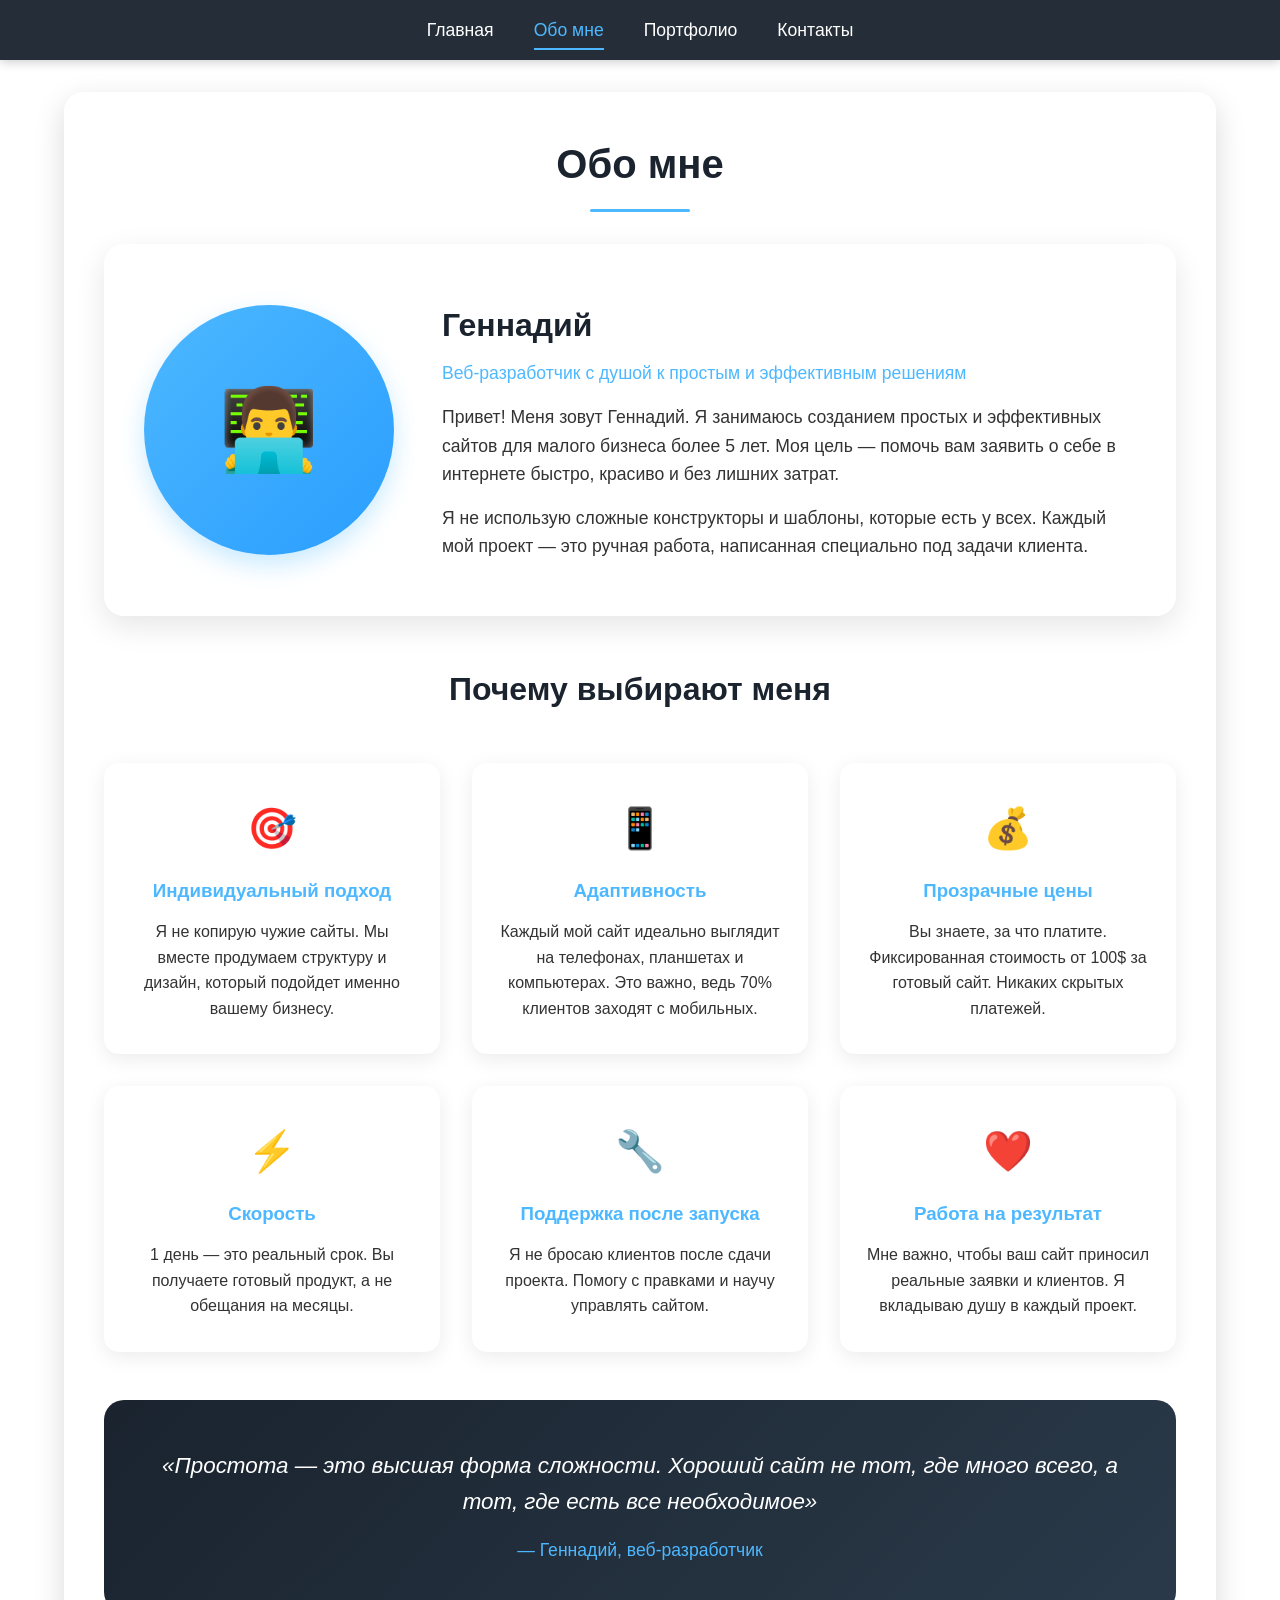
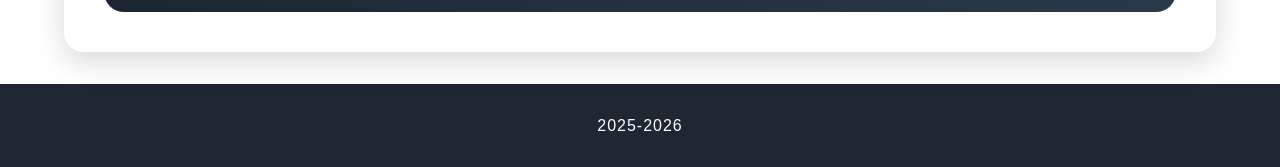
==== about.html @ feac88f4 "first commit" ====
<!DOCTYPE html>
<html lang="ru">
<head>
    <meta charset="UTF-8">
    <meta name="viewport" content="width=device-width, initial-scale=1.0, maximum-scale=1.0, user-scalable=yes">
    <title>Обо мне - Создание сайтов</title>
    <link rel="stylesheet" href="css/style.css">
    <link rel="icon" type="image/x-icon" href="images/favicon.ico">
    <link rel="shortcut icon" href="images/favicon.ico" type="image/x-icon">
</head>
<body>
    <div class="page-background" style="background-image: url('images/bg-about.jpg');"></div>

    <header>
        <nav class="main-nav">
            <ul>
                <li><a href="index.html">Главная</a></li>
                <li><a href="about.html" class="active">Обо мне</a></li>
                <li><a href="portfolio.html">Портфолио</a></li>
                <li><a href="contacts.html">Контакты</a></li>
            </ul>
        </nav>
    </header>

    <main>
        <div class="content-wrapper">
            <h1>Обо мне</h1>
            
            <div class="about-card">
                <div class="about-photo">
                    <!-- Здесь можно вставить ваше фото, пока заглушка -->
                    <div class="photo-placeholder">👨‍💻</div>
                </div>
                <div class="about-text">
                    <h2>Геннадий</h2>
                    <p class="about-subtitle">Веб-разработчик с душой к простым и эффективным решениям</p>
                    
                    <p>Привет! Меня зовут Геннадий. Я занимаюсь созданием простых и эффективных сайтов для малого бизнеса более 5 лет. Моя цель — помочь вам заявить о себе в интернете быстро, красиво и без лишних затрат.</p>
                    
                    <p>Я не использую сложные конструкторы и шаблоны, которые есть у всех. Каждый мой проект — это ручная работа, написанная специально под задачи клиента.</p>
                </div>
            </div>

            <h2>Почему выбирают меня</h2>
            <div class="features-grid">
                <div class="feature-block">
                    <span class="feature-icon">🎯</span>
                    <h3>Индивидуальный подход</h3>
                    <p>Я не копирую чужие сайты. Мы вместе продумаем структуру и дизайн, который подойдет именно вашему бизнесу.</p>
                </div>
                
                <div class="feature-block">
                    <span class="feature-icon">📱</span>
                    <h3>Адаптивность</h3>
                    <p>Каждый мой сайт идеально выглядит на телефонах, планшетах и компьютерах. Это важно, ведь 70% клиентов заходят с мобильных.</p>
                </div>
                
                <div class="feature-block">
                    <span class="feature-icon">💰</span>
                    <h3>Прозрачные цены</h3>
                    <p>Вы знаете, за что платите. Фиксированная стоимость от 100$ за готовый сайт. Никаких скрытых платежей.</p>
                </div>
                
                <div class="feature-block">
                    <span class="feature-icon">⚡</span>
                    <h3>Скорость</h3>
                    <p>1 день — это реальный срок. Вы получаете готовый продукт, а не обещания на месяцы.</p>
                </div>
                
                <div class="feature-block">
                    <span class="feature-icon">🔧</span>
                    <h3>Поддержка после запуска</h3>
                    <p>Я не бросаю клиентов после сдачи проекта. Помогу с правками и научу управлять сайтом.</p>
                </div>
                
                <div class="feature-block">
                    <span class="feature-icon">❤️</span>
                    <h3>Работа на результат</h3>
                    <p>Мне важно, чтобы ваш сайт приносил реальные заявки и клиентов. Я вкладываю душу в каждый проект.</p>
                </div>
            </div>

            <div class="quote-block">
                <p>«Простота — это высшая форма сложности. Хороший сайт не тот, где много всего, а тот, где есть все необходимое»</p>
                <span>— Геннадий, веб-разработчик</span>
            </div>
        </div>
    </main>

    <footer>
        <p id="copyright">2025-2026</p>
    </footer>

    <script src="js/script.js"></script>
</body>
</html>
---- css/style.css ----
/* Общие сбросы и базовые стили */
* {
    margin: 0;
    padding: 0;
    box-sizing: border-box;
}

body {
    font-family: 'Segoe UI', Tahoma, Geneva, Verdana, sans-serif;
    line-height: 1.6;
    color: #333;
    min-height: 100vh;
    display: flex;
    flex-direction: column;
    position: relative;
}

/* Фоновое изображение */
.page-background {
    position: fixed;
    top: 0;
    left: 0;
    width: 100%;
    height: 100%;
    background-size: cover;
    background-position: center;
    background-repeat: no-repeat;
    opacity: 0.12;
    z-index: -1;
}

/* Шапка */
header {
    background-color: rgba(26, 35, 46, 0.95);
    color: white;
    padding: 1rem;
    box-shadow: 0 2px 10px rgba(0,0,0,0.2);
    position: sticky;
    top: 0;
    z-index: 100;
}

.main-nav ul {
    list-style: none;
    display: flex;
    justify-content: center;
    flex-wrap: wrap;
    gap: 2.5rem;
}

.main-nav a {
    color: white;
    text-decoration: none;
    font-weight: 500;
    padding: 0.5rem 0;
    transition: all 0.3s;
    border-bottom: 2px solid transparent;
    font-size: 1.1rem;
}

.main-nav a:hover, .main-nav a.active {
    color: #4db8ff;
    border-bottom-color: #4db8ff;
}

/* Основной контент */
main {
    flex: 1;
    width: 90%;
    max-width: 1300px;
    margin: 2rem auto;
    background-color: rgba(255, 255, 255, 0.92);
    padding: 2.5rem;
    border-radius: 20px;
    box-shadow: 0 10px 30px rgba(0,0,0,0.15);
    backdrop-filter: blur(5px);
}

.content-wrapper {
    max-width: 1200px;
    margin: 0 auto;
}

/* Заголовки */
h1, h2, h3 {
    text-align: center;
    margin-bottom: 1.5rem;
    color: #1a232e;
}

h1 {
    font-size: 2.5rem;
    position: relative;
    padding-bottom: 1rem;
}

h1::after {
    content: '';
    position: absolute;
    bottom: 0;
    left: 50%;
    transform: translateX(-50%);
    width: 100px;
    height: 3px;
    background: #4db8ff;
    border-radius: 2px;
}

h2 {
    font-size: 2rem;
    margin-top: 1rem;
}

/* Главная страница */
.advantages {
    display: flex;
    flex-wrap: wrap;
    gap: 2rem;
    margin: 3rem 0;
    justify-content: center;
}

.advantage-item {
    flex: 1 1 280px;
    background: white;
    padding: 2rem 1.5rem;
    border-radius: 15px;
    box-shadow: 0 10px 25px rgba(0,0,0,0.1);
    text-align: center;
    transition: transform 0.3s;
    border: 1px solid rgba(77, 184, 255, 0.2);
}

.advantage-item:hover {
    transform: translateY(-5px);
    border-color: #4db8ff;
}

.advantage-item h3 {
    color: #4db8ff;
    margin-bottom: 1rem;
    font-size: 1.5rem;
}

.main-description {
    text-align: center;
    max-width: 800px;
    margin: 2rem auto 0;
    padding: 2rem;
    background: linear-gradient(135deg, #f8faff, #ffffff);
    border-radius: 15px;
    box-shadow: 0 5px 15px rgba(0,0,0,0.05);
}

/* Кнопка */
.cta-button {
    display: inline-block;
    background: #4db8ff;
    color: white;
    text-decoration: none;
    padding: 1rem 2.5rem;
    border-radius: 50px;
    font-weight: bold;
    margin-top: 1.5rem;
    transition: all 0.3s;
    box-shadow: 0 4px 15px rgba(77, 184, 255, 0.3);
}

.cta-button:hover {
    background: #2a9eff;
    transform: scale(1.05);
    box-shadow: 0 6px 20px rgba(77, 184, 255, 0.4);
}

/* Страница Обо мне */
.about-card {
    display: flex;
    gap: 3rem;
    align-items: center;
    background: white;
    padding: 2.5rem;
    border-radius: 20px;
    margin: 2rem 0 3rem;
    box-shadow: 0 10px 30px rgba(0,0,0,0.1);
}

.about-photo {
    flex: 0 0 250px;
}

.photo-placeholder {
    width: 250px;
    height: 250px;
    background: linear-gradient(135deg, #4db8ff, #2a9eff);
    border-radius: 50%;
    display: flex;
    align-items: center;
    justify-content: center;
    font-size: 5rem;
    color: white;
    box-shadow: 0 10px 25px rgba(77, 184, 255, 0.3);
}

.about-text {
    flex: 1;
}

.about-text h2 {
    text-align: left;
    margin-bottom: 0.5rem;
}

.about-subtitle {
    color: #4db8ff;
    font-size: 1.2rem;
    margin-bottom: 1.5rem;
    font-weight: 500;
}

.about-text p {
    margin-bottom: 1rem;
    font-size: 1.1rem;
}

.features-grid {
    display: grid;
    grid-template-columns: repeat(auto-fit, minmax(300px, 1fr));
    gap: 2rem;
    margin: 3rem 0;
}

.feature-block {
    background: white;
    padding: 2rem 1.5rem;
    border-radius: 15px;
    text-align: center;
    box-shadow: 0 5px 20px rgba(0,0,0,0.08);
    transition: all 0.3s;
    border: 1px solid transparent;
}

.feature-block:hover {
    border-color: #4db8ff;
    transform: translateY(-3px);
}

.feature-icon {
    font-size: 2.5rem;
    display: block;
    margin-bottom: 1rem;
}

.feature-block h3 {
    color: #4db8ff;
    margin-bottom: 0.8rem;
}

.quote-block {
    background: linear-gradient(135deg, #1a232e, #2a3a4a);
    color: white;
    padding: 3rem;
    border-radius: 20px;
    text-align: center;
    margin-top: 3rem;
}

.quote-block p {
    font-size: 1.4rem;
    font-style: italic;
    margin-bottom: 1rem;
}

.quote-block span {
    color: #4db8ff;
    font-size: 1.1rem;
}

/* Страница Портфолио */
.portfolio-intro {
    text-align: center;
    font-size: 1.2rem;
    max-width: 700px;
    margin: 0 auto 3rem;
    color: #555;
}

.portfolio-grid {
    display: grid;
    grid-template-columns: repeat(auto-fit, minmax(350px, 1fr));
    gap: 2.5rem;
    margin: 2rem 0;
}

.portfolio-item {
    background: white;
    border-radius: 20px;
    overflow: hidden;
    box-shadow: 0 10px 30px rgba(0,0,0,0.1);
    transition: all 0.3s;
    border: 1px solid #eee;
}

.portfolio-item:hover {
    transform: translateY(-8px);
    box-shadow: 0 20px 40px rgba(0,0,0,0.15);
    border-color: #4db8ff;
}

.portfolio-image {
    position: relative;
    height: 220px;
    overflow: hidden;
}

.portfolio-image img {
    width: 100%;
    height: 100%;
    object-fit: cover;
    transition: transform 0.5s;
}

.portfolio-item:hover .portfolio-image img {
    transform: scale(1.1);
}

.portfolio-overlay {
    position: absolute;
    top: 1rem;
    right: 1rem;
    background: #4db8ff;
    color: white;
    padding: 0.5rem 1rem;
    border-radius: 25px;
    font-size: 0.85rem;
    font-weight: bold;
}

.portfolio-info {
    padding: 1.8rem;
}

.portfolio-info h3 {
    text-align: left;
    margin-bottom: 0.5rem;
    color: #1a232e;
    font-size: 1.3rem;
}

.portfolio-category {
    color: #4db8ff;
    font-weight: 500;
    margin-bottom: 1rem;
    font-size: 0.95rem;
}

.portfolio-info p {
    color: #555;
    margin-bottom: 1.2rem;
    line-height: 1.5;
}

.portfolio-tags {
    display: flex;
    flex-wrap: wrap;
    gap: 0.5rem;
}

.portfolio-tags span {
    background: #f0f7ff;
    color: #4db8ff;
    padding: 0.3rem 0.8rem;
    border-radius: 20px;
    font-size: 0.85rem;
}

.portfolio-cta {
    text-align: center;
    margin-top: 4rem;
    padding: 3rem;
    background: linear-gradient(135deg, #f8faff, #ffffff);
    border-radius: 20px;
}

/* Страница Контакты */
.contacts-container {
    display: grid;
    grid-template-columns: 1fr 1fr;
    gap: 2.5rem;
    margin: 2rem 0;
}

.contact-card {
    background: white;
    border-radius: 20px;
    padding: 2.5rem;
    box-shadow: 0 10px 30px rgba(0,0,0,0.1);
}

.contact-person {
    text-align: center;
    margin-bottom: 2rem;
    padding-bottom: 2rem;
    border-bottom: 2px solid #f0f0f0;
}

.person-avatar {
    width: 120px;
    height: 120px;
    background: linear-gradient(135deg, #4db8ff, #2a9eff);
    border-radius: 50%;
    display: flex;
    align-items: center;
    justify-content: center;
    font-size: 3rem;
    color: white;
    margin: 0 auto 1rem;
    box-shadow: 0 10px 25px rgba(77, 184, 255, 0.3);
}

.person-title {
    color: #777;
    font-size: 1.1rem;
}

.contact-methods {
    margin: 2rem 0;
}

.contact-method {
    display: flex;
    align-items: flex-start;
    gap: 1.2rem;
    padding: 1rem 0;
    border-bottom: 1px solid #f0f0f0;
}

.contact-method:last-child {
    border-bottom: none;
}

.method-icon {
    font-size: 1.8rem;
    min-width: 40px;
    text-align: center;
}

.method-info {
    flex: 1;
    display: flex;
    flex-direction: column;
}

.method-label {
    font-weight: bold;
    color: #4db8ff;
    margin-bottom: 0.3rem;
}

.method-link {
    color: #333;
    text-decoration: none;
    font-size: 1.2rem;
    margin-bottom: 0.2rem;
    transition: color 0.3s;
}

.method-link:hover {
    color: #4db8ff;
}

.method-note {
    font-size: 0.85rem;
    color: #999;
}

.telegram-icon {
    color: #0088cc;
}

.contact-social {
    text-align: center;
    margin-top: 2rem;
    padding-top: 2rem;
    border-top: 2px solid #f0f0f0;
}

.social-icons {
    display: flex;
    justify-content: center;
    gap: 1.2rem;
    margin-top: 1rem;
}

.social-icon {
    width: 45px;
    height: 45px;
    border-radius: 50%;
    display: flex;
    align-items: center;
    justify-content: center;
    font-size: 1.5rem;
    text-decoration: none;
    color: white;
    transition: transform 0.3s;
}

.social-icon.telegram { background: #0088cc; }
.social-icon.viber { background: #665cac; }
.social-icon.whatsapp { background: #25D366; }
.social-icon.instagram { background: #E4405F; }

.social-icon:hover {
    transform: scale(1.1);
}

/* Форма */
.contact-form {
    background: white;
    border-radius: 20px;
    padding: 2.5rem;
    box-shadow: 0 10px 30px rgba(0,0,0,0.1);
}

.contact-form h3 {
    margin-bottom: 2rem;
}

.form-group {
    margin-bottom: 1.2rem;
}

.form-group input,
.form-group textarea {
    width: 100%;
    padding: 1rem;
    border: 2px solid #eee;
    border-radius: 12px;
    font-family: inherit;
    font-size: 1rem;
    transition: border-color 0.3s;
}

.form-group input:focus,
.form-group textarea:focus {
    outline: none;
    border-color: #4db8ff;
}

.submit-btn {
    width: 100%;
    padding: 1rem;
    background: #4db8ff;
    color: white;
    border: none;
    border-radius: 12px;
    font-size: 1.1rem;
    font-weight: bold;
    cursor: pointer;
    transition: all 0.3s;
}

.submit-btn:hover {
    background: #2a9eff;
    transform: scale(1.02);
}

.form-note {
    text-align: center;
    margin-top: 1rem;
    color: #777;
    font-size: 0.9rem;
}

.contact-note {
    margin-top: 2rem;
    padding: 1.5rem;
    background: #f0f7ff;
    border-radius: 15px;
    text-align: center;
    color: #555;
}

.contact-note p {
    margin: 0.5rem 0;
}

/* Подвал */
footer {
    background-color: rgba(26, 35, 46, 0.98);
    color: white;
    text-align: center;
    padding: 1.8rem;
    margin-top: auto;
}

#copyright {
    font-size: 1rem;
    letter-spacing: 1px;
}

/* Адаптация для телефонов */
@media (max-width: 992px) {
    .about-card {
        flex-direction: column;
        text-align: center;
    }
    
    .about-text h2 {
        text-align: center;
    }
    
    .contacts-container {
        grid-template-columns: 1fr;
    }
}

@media (max-width: 768px) {
    .main-nav ul {
        flex-direction: column;
        gap: 0.8rem;
        text-align: center;
    }
    
    h1 {
        font-size: 2rem;
    }
    
    h2 {
        font-size: 1.6rem;
    }
    
    main {
        width: 95%;
        padding: 1.5rem;
    }
    
    .portfolio-grid {
        grid-template-columns: 1fr;
    }
    
    .feature-block {
        padding: 1.5rem;
    }
    
    .contact-method {
        flex-direction: column;
        align-items: center;
        text-align: center;
        gap: 0.5rem;
    }
    
    .method-info {
        align-items: center;
    }
}

@media (max-width: 480px) {
    h1 {
        font-size: 1.8rem;
    }
    
    .advantage-item {
        flex-basis: 100%;
    }
    
    .photo-placeholder {
        width: 180px;
        height: 180px;
        font-size: 3.5rem;
    }
    
    .contact-card,
    .contact-form {
        padding: 1.5rem;
    }
    
    .quote-block {
        padding: 2rem 1rem;
    }
    
    .quote-block p {
        font-size: 1.1rem;
    }
}

/* Дополнительные стили для SVG иконок */
.method-icon {
    display: flex;
    align-items: center;
    justify-content: center;
    width: 48px;
    height: 48px;
    border-radius: 50%;
    background: rgba(77, 184, 255, 0.1);
    transition: all 0.3s;
}

.contact-method:hover .method-icon {
    transform: scale(1.1);
    background: rgba(77, 184, 255, 0.2);
}

.method-icon svg {
    width: 28px;
    height: 28px;
}

/* Специальные цвета для иконок при наведении */
.contact-method:nth-child(1):hover .method-icon svg path {
    fill: #2a9eff;
}

.contact-method:nth-child(2):hover .method-icon svg path {
    fill: #006699;
}

.social-icon {
    display: flex;
    align-items: center;
    justify-content: center;
    width: 48px;
    height: 48px;
    border-radius: 50%;
    transition: all 0.3s;
}

.social-icon:hover {
    transform: translateY(-3px);
    box-shadow: 0 5px 15px rgba(0,0,0,0.2);
}

.social-icon svg {
    width: 28px;
    height: 28px;
}

/* Анимация для кнопки отправки */
.submit-btn {
    display: flex;
    align-items: center;
    justify-content: center;
    gap: 8px;
}

.submit-btn svg {
    transition: transform 0.3s;
}

.submit-btn:hover svg {
    transform: translateX(5px);
}

/* Адаптация для мобильных */
@media (max-width: 768px) {
    .method-icon {
        width: 40px;
        height: 40px;
    }
    
    .method-icon svg {
        width: 22px;
        height: 22px;
    }
    
    .social-icon {
        width: 42px;
        height: 42px;
    }
    
    .social-icon svg {
        width: 22px;
        height: 22px;
    }
}
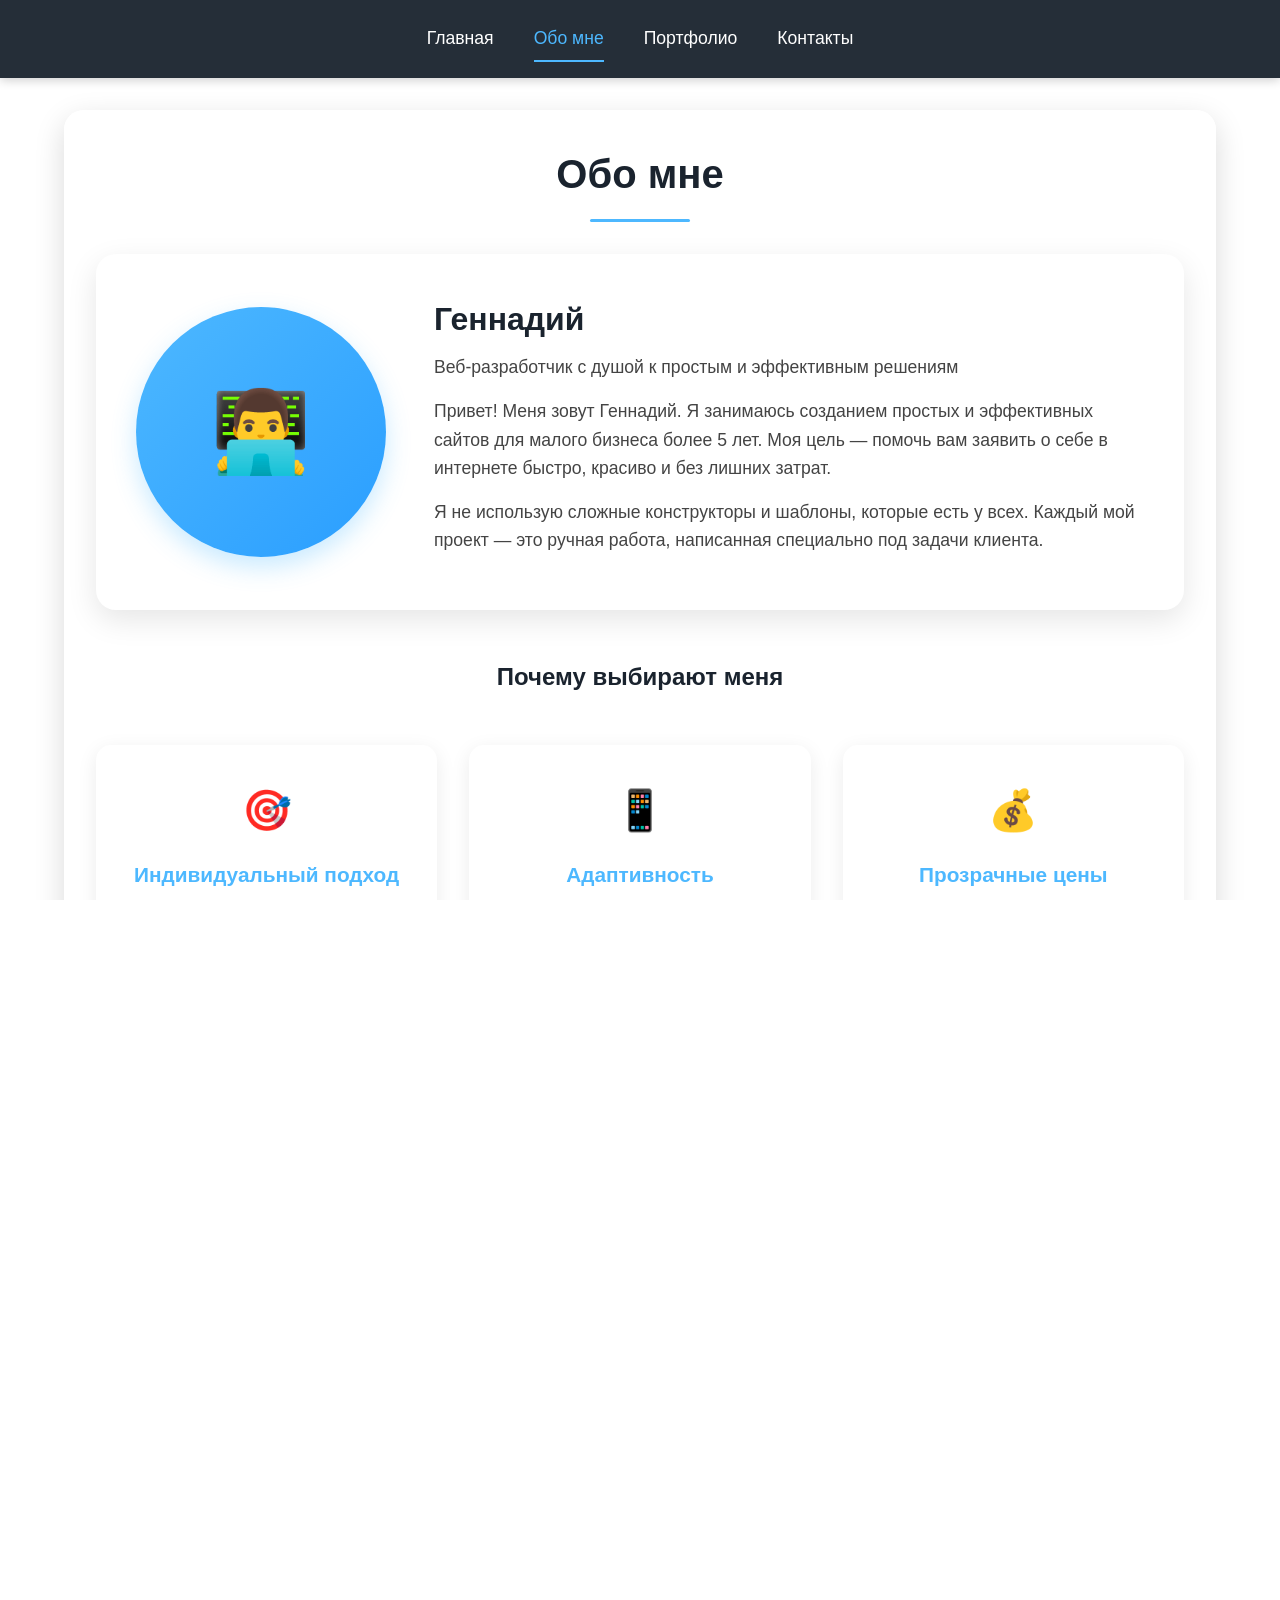
==== commit 60f03fad: "2" ====
--- a/about.html
+++ b/about.html
@@ -3,7 +3,7 @@
 <head>
     <meta charset="UTF-8">
     <meta name="viewport" content="width=device-width, initial-scale=1.0, maximum-scale=1.0, user-scalable=yes">
-    <title>Обо мне - Создание сайтов</title>
+    <title>Заказать разработку сайта | Обо мне</title>
     <link rel="stylesheet" href="css/style.css">
     <link rel="icon" type="image/x-icon" href="images/favicon.ico">
     <link rel="shortcut icon" href="images/favicon.ico" type="image/x-icon">
--- a/css/style.css
+++ b/css/style.css
@@ -5,6 +5,11 @@
     box-sizing: border-box;
 }
 
+html, body {
+    height: 100%;
+    overflow-x: hidden; /* Запрещаем горизонтальный скролл */
+}
+
 body {
     font-family: 'Segoe UI', Tahoma, Geneva, Verdana, sans-serif;
     line-height: 1.6;
@@ -13,6 +18,8 @@
     display: flex;
     flex-direction: column;
     position: relative;
+    width: 100%;
+    max-width: 100vw;
 }
 
 /* Фоновое изображение */
@@ -27,6 +34,7 @@
     background-repeat: no-repeat;
     opacity: 0.12;
     z-index: -1;
+    pointer-events: none;
 }
 
 /* Шапка */
@@ -38,6 +46,7 @@
     position: sticky;
     top: 0;
     z-index: 100;
+    width: 100%;
 }
 
 .main-nav ul {
@@ -46,6 +55,8 @@
     justify-content: center;
     flex-wrap: wrap;
     gap: 2.5rem;
+    margin: 0;
+    padding: 0;
 }
 
 .main-nav a {
@@ -56,6 +67,7 @@
     transition: all 0.3s;
     border-bottom: 2px solid transparent;
     font-size: 1.1rem;
+    display: inline-block;
 }
 
 .main-nav a:hover, .main-nav a.active {
@@ -65,12 +77,12 @@
 
 /* Основной контент */
 main {
-    flex: 1;
+    flex: 1 0 auto;
     width: 90%;
     max-width: 1300px;
     margin: 2rem auto;
     background-color: rgba(255, 255, 255, 0.92);
-    padding: 2.5rem;
+    padding: 2rem;
     border-radius: 20px;
     box-shadow: 0 10px 30px rgba(0,0,0,0.15);
     backdrop-filter: blur(5px);
@@ -79,6 +91,7 @@
 .content-wrapper {
     max-width: 1200px;
     margin: 0 auto;
+    width: 100%;
 }
 
 /* Заголовки */
@@ -86,6 +99,7 @@
     text-align: center;
     margin-bottom: 1.5rem;
     color: #1a232e;
+    word-wrap: break-word;
 }
 
 h1 {
@@ -106,12 +120,7 @@
     border-radius: 2px;
 }
 
-h2 {
-    font-size: 2rem;
-    margin-top: 1rem;
-}
-
-/* Главная страница */
+/* ===== СТИЛИ ДЛЯ ГЛАВНОЙ СТРАНИЦЫ ===== */
 .advantages {
     display: flex;
     flex-wrap: wrap;
@@ -152,7 +161,409 @@
     box-shadow: 0 5px 15px rgba(0,0,0,0.05);
 }
 
-/* Кнопка */
+/* ===== СТИЛИ ДЛЯ СТРАНИЦЫ О КОМПАНИИ ===== */
+.about-content {
+    max-width: 800px;
+    margin: 0 auto;
+}
+
+.about-content h2 {
+    margin-top: 2rem;
+    text-align: left;
+}
+
+.features-list {
+    list-style: none;
+    margin: 1.5rem 0;
+}
+
+.features-list li {
+    padding: 0.8rem;
+    margin-bottom: 0.5rem;
+    background-color: #f1f9ff;
+    border-left: 4px solid #4db8ff;
+    border-radius: 0 5px 5px 0;
+}
+
+/* ===== СТИЛИ ДЛЯ ПОРТФОЛИО ===== */
+.portfolio-grid {
+    display: grid;
+    grid-template-columns: repeat(auto-fit, minmax(300px, 1fr));
+    gap: 2rem;
+    margin: 2rem 0;
+    width: 100%;
+}
+
+.portfolio-item {
+    background: white;
+    border-radius: 20px;
+    overflow: hidden;
+    box-shadow: 0 10px 30px rgba(0,0,0,0.1);
+    transition: all 0.3s;
+    border: 1px solid #eee;
+    width: 100%;
+    max-width: 100%;
+}
+
+.portfolio-item:hover {
+    transform: translateY(-5px);
+    box-shadow: 0 15px 40px rgba(0,0,0,0.15);
+    border-color: #4db8ff;
+}
+
+.portfolio-image {
+    position: relative;
+    height: 220px;
+    overflow: hidden;
+    width: 100%;
+}
+
+.portfolio-image img {
+    width: 100%;
+    height: 100%;
+    object-fit: cover;
+    transition: transform 0.5s;
+    display: block;
+}
+
+.portfolio-item:hover .portfolio-image img {
+    transform: scale(1.05);
+}
+
+.portfolio-info {
+    padding: 1.5rem;
+}
+
+.portfolio-info h3 {
+    text-align: left;
+    margin-bottom: 0.5rem;
+    color: #1a232e;
+    font-size: 1.3rem;
+}
+
+.portfolio-info p {
+    margin-bottom: 1rem;
+    color: #555;
+}
+
+.portfolio-category {
+    color: #4db8ff;
+    font-weight: 500;
+    margin-bottom: 0.5rem;
+    font-size: 0.95rem;
+}
+
+.portfolio-tags {
+    display: flex;
+    flex-wrap: wrap;
+    gap: 0.5rem;
+}
+
+.portfolio-tags span {
+    background: #f0f7ff;
+    color: #4db8ff;
+    padding: 0.3rem 0.8rem;
+    border-radius: 20px;
+    font-size: 0.85rem;
+    display: inline-block;
+}
+
+.portfolio-cta {
+    text-align: center;
+    margin-top: 4rem;
+    padding: 3rem;
+    background: linear-gradient(135deg, #f8faff, #ffffff);
+    border-radius: 20px;
+}
+
+.portfolio-intro {
+    text-align: center;
+    font-size: 1.2rem;
+    max-width: 700px;
+    margin: 0 auto 3rem;
+    color: #555;
+}
+
+/* ===== СТИЛИ ДЛЯ КОНТАКТОВ (НОВЫЕ) ===== */
+.contacts-split-container {
+    display: grid;
+    grid-template-columns: 1fr 1.2fr;
+    gap: 2rem;
+    margin: 2rem 0;
+    width: 100%;
+    max-width: 1100px;
+    margin-left: auto;
+    margin-right: auto;
+}
+
+.contact-left {
+    height: 100%;
+}
+
+.contact-person-card {
+    background: white;
+    border-radius: 30px;
+    padding: 2.5rem 2rem;
+    box-shadow: 0 20px 40px rgba(0,0,0,0.1);
+    text-align: center;
+    height: 100%;
+    display: flex;
+    flex-direction: column;
+    border: 1px solid rgba(77, 184, 255, 0.2);
+    transition: transform 0.3s, box-shadow 0.3s;
+}
+
+.contact-person-card:hover {
+    transform: translateY(-5px);
+    box-shadow: 0 25px 50px rgba(77, 184, 255, 0.2);
+    border-color: #4db8ff;
+}
+
+.contact-person-card .person-avatar {
+    width: 140px;
+    height: 140px;
+    background: linear-gradient(135deg, #f0f7ff, #ffffff);
+    border-radius: 50%;
+    display: flex;
+    align-items: center;
+    justify-content: center;
+    margin: 0 auto 1.5rem;
+    box-shadow: 0 15px 30px rgba(77, 184, 255, 0.25);
+    border: 4px solid #4db8ff;
+}
+
+.contact-person-card .person-avatar i {
+    font-size: 80px;
+    color: #4db8ff;
+}
+
+.contact-person-card h2 {
+    font-size: 2.2rem;
+    margin-bottom: 0.3rem;
+    color: #1a232e;
+}
+
+.contact-person-card .person-title {
+    color: #4db8ff;
+    font-size: 1.2rem;
+    margin-bottom: 2rem;
+    font-weight: 500;
+}
+
+.contact-person-card .person-phone {
+    background: linear-gradient(135deg, #f8faff, #e6f0ff);
+    padding: 1.2rem 1.5rem;
+    border-radius: 20px;
+    margin: 1rem 0 1.5rem;
+    display: flex;
+    align-items: center;
+    gap: 1.2rem;
+    text-align: left;
+    border: 2px solid transparent;
+    transition: all 0.3s;
+    white-space: nowrap;
+}
+
+.contact-person-card .person-phone:hover {
+    border-color: #4db8ff;
+    background: white;
+    transform: scale(1.02);
+}
+
+.contact-person-card .phone-icon {
+    width: 54px;
+    height: 54px;
+    background: #4CAF50;
+    border-radius: 50%;
+    display: flex;
+    align-items: center;
+    justify-content: center;
+    flex-shrink: 0;
+}
+
+.contact-person-card .phone-icon i {
+    font-size: 28px;
+    color: white;
+}
+
+.contact-person-card .phone-info {
+    flex: 1;
+    min-width: 0;
+}
+
+.contact-person-card .phone-label {
+    font-size: 0.9rem;
+    color: #666;
+    display: block;
+    margin-bottom: 0.2rem;
+}
+
+.contact-person-card .phone-number {
+    font-size: 1.3rem;
+    font-weight: bold;
+    color: #1a232e;
+    text-decoration: none;
+    display: inline-block;
+    margin-bottom: 0.1rem;
+    transition: color 0.3s;
+    letter-spacing: 0.5px;
+    white-space: nowrap;
+}
+
+.contact-person-card .phone-number:hover {
+    color: #4CAF50;
+}
+
+.contact-person-card .phone-note {
+    font-size: 0.8rem;
+    color: #999;
+    display: block;
+    margin-top: 0.1rem;
+}
+
+.contact-person-card .person-quote {
+    margin-top: auto;
+    padding-top: 1.5rem;
+    border-top: 2px dashed #e0e7ff;
+    font-style: italic;
+    color: #4db8ff;
+    font-size: 1.1rem;
+}
+
+.contact-person-card .person-quote p {
+    margin: 0;
+}
+
+.contact-right {
+    background: white;
+    border-radius: 30px;
+    padding: 2rem;
+    box-shadow: 0 20px 40px rgba(0,0,0,0.1);
+    border: 1px solid rgba(77, 184, 255, 0.2);
+    max-width: 550px;
+    margin-left: auto;
+}
+
+.contact-right h3 {
+    text-align: left;
+    margin-bottom: 1.5rem;
+    color: #1a232e;
+    font-size: 1.3rem;
+    display: flex;
+    align-items: center;
+    gap: 0.8rem;
+}
+
+.contact-right h3 i {
+    color: #4db8ff;
+    font-size: 1.5rem;
+}
+
+.social-list {
+    display: flex;
+    flex-direction: column;
+    gap: 0.7rem;
+}
+
+.social-item {
+    display: flex;
+    align-items: center;
+    gap: 1rem;
+    padding: 0.9rem 1rem;
+    border-radius: 16px;
+    text-decoration: none;
+    transition: all 0.3s;
+    background: #f8faff;
+    border: 1px solid transparent;
+}
+
+.social-item:hover {
+    transform: translateX(5px);
+    box-shadow: 0 5px 15px rgba(0,0,0,0.1);
+}
+
+.social-icon {
+    width: 42px;
+    height: 42px;
+    border-radius: 12px;
+    display: flex;
+    align-items: center;
+    justify-content: center;
+    flex-shrink: 0;
+}
+
+.social-icon i {
+    font-size: 22px;
+    color: white;
+}
+
+.social-info {
+    flex: 1;
+    min-width: 0;
+}
+
+.social-name {
+    font-weight: bold;
+    color: #1a232e;
+    display: block;
+    margin-bottom: 0.1rem;
+    font-size: 1rem;
+}
+
+.social-handle {
+    font-size: 0.8rem;
+    color: #666;
+    display: block;
+    white-space: nowrap;
+    overflow: hidden;
+    text-overflow: ellipsis;
+    max-width: 180px;
+}
+
+.social-action {
+    color: #ccc;
+    transition: transform 0.3s;
+    margin-right: 0.2rem;
+    font-size: 0.9rem;
+}
+
+.social-item:hover .social-action {
+    transform: translateX(5px);
+    color: #4db8ff;
+}
+
+/* Цвета для иконок соцсетей */
+.social-item.telegram .social-icon { background: #0088cc; }
+.social-item.viber .social-icon { background: #665cac; }
+.social-item.whatsapp .social-icon { background: #25D366; }
+.social-item.instagram .social-icon { background: linear-gradient(45deg, #f09433, #d62976, #962fbf); }
+.social-item.facebook .social-icon { background: #1877f2; }
+.social-item.vk .social-icon { background: #4c75a3; }
+.social-item.email .social-icon { background: #FF5722; }
+
+/* При наведении меняем фон */
+.social-item.telegram:hover { background: rgba(0, 136, 204, 0.1); border-color: #0088cc; }
+.social-item.viber:hover { background: rgba(102, 92, 172, 0.1); border-color: #665cac; }
+.social-item.whatsapp:hover { background: rgba(37, 211, 102, 0.1); border-color: #25D366; }
+.social-item.instagram:hover { background: rgba(225, 48, 108, 0.1); border-color: #d62976; }
+.social-item.facebook:hover { background: rgba(24, 119, 242, 0.1); border-color: #1877f2; }
+.social-item.vk:hover { background: rgba(76, 117, 163, 0.1); border-color: #4c75a3; }
+.social-item.email:hover { background: rgba(255, 87, 34, 0.1); border-color: #FF5722; }
+
+.contact-note {
+    margin-top: 2rem;
+    padding: 1.5rem;
+    background: #f0f7ff;
+    border-radius: 15px;
+    text-align: center;
+    color: #555;
+}
+
+.contact-note p {
+    margin: 0.5rem 0;
+}
+
+/* Кнопка CTA */
 .cta-button {
     display: inline-block;
     background: #4db8ff;
@@ -172,7 +583,253 @@
     box-shadow: 0 6px 20px rgba(77, 184, 255, 0.4);
 }
 
-/* Страница Обо мне */
+/* Подвал */
+footer {
+    background-color: rgba(26, 35, 46, 0.98);
+    color: white;
+    text-align: center;
+    padding: 1.5rem;
+    width: 100%;
+    flex-shrink: 0;
+    margin-top: auto;
+    position: relative;
+    bottom: 0;
+    left: 0;
+}
+
+#copyright {
+    font-size: 1rem;
+    letter-spacing: 1px;
+}
+
+/* ===== АДАПТАЦИЯ ===== */
+@media (max-width: 992px) {
+    .portfolio-grid {
+        grid-template-columns: repeat(2, 1fr);
+    }
+    
+    .contacts-split-container {
+        grid-template-columns: 1fr;
+        gap: 1.5rem;
+    }
+    
+    .contact-right {
+        max-width: 100%;
+        margin-left: 0;
+    }
+}
+
+@media (max-width: 768px) {
+    body {
+        overflow-x: hidden;
+    }
+    
+    .main-nav ul {
+        flex-direction: row;
+        flex-wrap: wrap;
+        gap: 0.8rem;
+        justify-content: center;
+    }
+    
+    .main-nav a {
+        font-size: 0.95rem;
+        padding: 0.3rem 0.8rem;
+    }
+    
+    h1 {
+        font-size: 2rem;
+    }
+    
+    main {
+        width: 95%;
+        padding: 1.2rem;
+        margin: 1rem auto;
+    }
+    
+    /* Главная */
+    .advantages {
+        gap: 1rem;
+    }
+    
+    .advantage-item {
+        flex-basis: 100%;
+        padding: 1.5rem;
+    }
+    
+    /* Портфолио */
+    .portfolio-grid {
+        grid-template-columns: 1fr;
+        gap: 1.2rem;
+    }
+    
+    .portfolio-image {
+        height: 180px;
+    }
+    
+    /* Контакты */
+    .contact-person-card {
+        padding: 1.5rem;
+    }
+    
+    .contact-person-card .person-avatar {
+        width: 110px;
+        height: 110px;
+    }
+    
+    .contact-person-card .person-avatar i {
+        font-size: 65px;
+    }
+    
+    .contact-person-card h2 {
+        font-size: 1.8rem;
+    }
+    
+    .contact-person-card .person-phone {
+        padding: 1rem 1.2rem;
+        white-space: normal;
+    }
+    
+    .contact-person-card .phone-icon {
+        width: 45px;
+        height: 45px;
+    }
+    
+    .contact-person-card .phone-icon i {
+        font-size: 22px;
+    }
+    
+    .contact-person-card .phone-number {
+        font-size: 1.1rem;
+        white-space: normal;
+    }
+    
+    .contact-right {
+        padding: 1.5rem;
+    }
+    
+    .social-item {
+        padding: 0.8rem 1rem;
+    }
+    
+    .social-icon {
+        width: 38px;
+        height: 38px;
+    }
+    
+    .social-icon i {
+        font-size: 20px;
+    }
+    
+    .social-name {
+        font-size: 0.95rem;
+    }
+    
+    .social-handle {
+        font-size: 0.75rem;
+        max-width: 150px;
+    }
+    
+    .contact-note {
+        padding: 1rem;
+        font-size: 0.9rem;
+    }
+    
+    footer {
+        padding: 1rem;
+        font-size: 0.9rem;
+    }
+}
+
+@media (max-width: 480px) {
+    h1 {
+        font-size: 1.6rem;
+    }
+    
+    h2 {
+        font-size: 1.3rem;
+    }
+    
+    main {
+        padding: 1rem;
+    }
+    
+    .advantage-item h3 {
+        font-size: 1.3rem;
+    }
+    
+    .contact-person-card .person-avatar {
+        width: 90px;
+        height: 90px;
+    }
+    
+    .contact-person-card .person-avatar i {
+        font-size: 55px;
+    }
+    
+    .contact-person-card h2 {
+        font-size: 1.5rem;
+    }
+    
+    .contact-person-card .person-title {
+        font-size: 1rem;
+    }
+    
+    .contact-person-card .phone-number {
+        font-size: 1rem;
+    }
+    
+    .contact-right h3 {
+        font-size: 1.2rem;
+    }
+    
+    .social-handle {
+        max-width: 120px;
+    }
+    
+    .portfolio-image {
+        height: 160px;
+    }
+}
+
+@media (max-width: 360px) {
+    .main-nav ul {
+        gap: 0.3rem;
+    }
+    
+    .main-nav a {
+        font-size: 0.85rem;
+        padding: 0.2rem 0.5rem;
+    }
+    
+    .contact-person-card .person-phone {
+        flex-direction: column;
+        text-align: center;
+        gap: 0.5rem;
+    }
+    
+    .contact-person-card .phone-info {
+        text-align: center;
+    }
+    
+    .social-item {
+        flex-wrap: wrap;
+        gap: 0.5rem;
+    }
+    
+    .social-info {
+        width: calc(100% - 50px);
+    }
+    
+    .social-handle {
+        max-width: 100%;
+    }
+    
+    .portfolio-tags span {
+        font-size: 0.75rem;
+    }
+}
+
+/* ===== СТИЛИ ДЛЯ СТРАНИЦЫ "ОБО МНЕ" ===== */
 .about-card {
     display: flex;
     gap: 3rem;
@@ -208,6 +865,7 @@
 .about-text h2 {
     text-align: left;
     margin-bottom: 0.5rem;
+    font-size: 2rem;
 }
 
 .about-subtitle {
@@ -220,6 +878,8 @@
 .about-text p {
     margin-bottom: 1rem;
     font-size: 1.1rem;
+    line-height: 1.6;
+    color: #444;
 }
 
 .features-grid {
@@ -242,6 +902,7 @@
 .feature-block:hover {
     border-color: #4db8ff;
     transform: translateY(-3px);
+    box-shadow: 0 10px 30px rgba(77, 184, 255, 0.15);
 }
 
 .feature-icon {
@@ -253,6 +914,12 @@
 .feature-block h3 {
     color: #4db8ff;
     margin-bottom: 0.8rem;
+    font-size: 1.3rem;
+}
+
+.feature-block p {
+    color: #555;
+    line-height: 1.5;
 }
 
 .quote-block {
@@ -268,59 +935,112 @@
     font-size: 1.4rem;
     font-style: italic;
     margin-bottom: 1rem;
+    line-height: 1.6;
 }
 
 .quote-block span {
     color: #4db8ff;
     font-size: 1.1rem;
-}
-
-/* Страница Портфолио */
+    font-weight: 500;
+}
+
+/* Адаптация для планшетов */
+@media (max-width: 992px) {
+    .about-card {
+        flex-direction: column;
+        text-align: center;
+        gap: 2rem;
+    }
+    
+    .about-text h2 {
+        text-align: center;
+    }
+    
+    .features-grid {
+        grid-template-columns: repeat(2, 1fr);
+    }
+}
+
+@media (max-width: 768px) {
+    .about-card {
+        padding: 1.5rem;
+    }
+    
+    .about-photo {
+        flex: 0 0 auto;
+    }
+    
+    .photo-placeholder {
+        width: 180px;
+        height: 180px;
+        font-size: 3.5rem;
+    }
+    
+    .about-text h2 {
+        font-size: 1.8rem;
+    }
+    
+    .about-subtitle {
+        font-size: 1.1rem;
+    }
+    
+    .about-text p {
+        font-size: 1rem;
+    }
+    
+    .features-grid {
+        grid-template-columns: 1fr;
+        gap: 1.2rem;
+    }
+    
+    .feature-block {
+        padding: 1.5rem;
+    }
+    
+    .quote-block {
+        padding: 2rem 1.5rem;
+    }
+    
+    .quote-block p {
+        font-size: 1.2rem;
+    }
+}
+
+@media (max-width: 480px) {
+    .photo-placeholder {
+        width: 150px;
+        height: 150px;
+        font-size: 3rem;
+    }
+    
+    .about-text h2 {
+        font-size: 1.5rem;
+    }
+    
+    .about-subtitle {
+        font-size: 1rem;
+    }
+    
+    .feature-icon {
+        font-size: 2rem;
+    }
+    
+    .feature-block h3 {
+        font-size: 1.2rem;
+    }
+    
+    .quote-block p {
+        font-size: 1.1rem;
+    }
+}
+
+/* ===== ДОПОЛНИТЕЛЬНЫЕ СТИЛИ ДЛЯ ПОРТФОЛИО ===== */
 .portfolio-intro {
     text-align: center;
     font-size: 1.2rem;
     max-width: 700px;
     margin: 0 auto 3rem;
     color: #555;
-}
-
-.portfolio-grid {
-    display: grid;
-    grid-template-columns: repeat(auto-fit, minmax(350px, 1fr));
-    gap: 2.5rem;
-    margin: 2rem 0;
-}
-
-.portfolio-item {
-    background: white;
-    border-radius: 20px;
-    overflow: hidden;
-    box-shadow: 0 10px 30px rgba(0,0,0,0.1);
-    transition: all 0.3s;
-    border: 1px solid #eee;
-}
-
-.portfolio-item:hover {
-    transform: translateY(-8px);
-    box-shadow: 0 20px 40px rgba(0,0,0,0.15);
-    border-color: #4db8ff;
-}
-
-.portfolio-image {
-    position: relative;
-    height: 220px;
-    overflow: hidden;
-}
-
-.portfolio-image img {
-    width: 100%;
-    height: 100%;
-    object-fit: cover;
-    transition: transform 0.5s;
-}
-
-.portfolio-item:hover .portfolio-image img {
-    transform: scale(1.1);
 }
 
 .portfolio-overlay {
@@ -333,44 +1053,14 @@
     border-radius: 25px;
     font-size: 0.85rem;
     font-weight: bold;
-}
-
-.portfolio-info {
-    padding: 1.8rem;
-}
-
-.portfolio-info h3 {
-    text-align: left;
-    margin-bottom: 0.5rem;
-    color: #1a232e;
-    font-size: 1.3rem;
+    z-index: 2;
 }
 
 .portfolio-category {
     color: #4db8ff;
     font-weight: 500;
-    margin-bottom: 1rem;
+    margin-bottom: 0.8rem;
     font-size: 0.95rem;
-}
-
-.portfolio-info p {
-    color: #555;
-    margin-bottom: 1.2rem;
-    line-height: 1.5;
-}
-
-.portfolio-tags {
-    display: flex;
-    flex-wrap: wrap;
-    gap: 0.5rem;
-}
-
-.portfolio-tags span {
-    background: #f0f7ff;
-    color: #4db8ff;
-    padding: 0.3rem 0.8rem;
-    border-radius: 20px;
-    font-size: 0.85rem;
 }
 
 .portfolio-cta {
@@ -379,396 +1069,16 @@
     padding: 3rem;
     background: linear-gradient(135deg, #f8faff, #ffffff);
     border-radius: 20px;
-}
-
-/* Страница Контакты */
-.contacts-container {
-    display: grid;
-    grid-template-columns: 1fr 1fr;
-    gap: 2.5rem;
-    margin: 2rem 0;
-}
-
-.contact-card {
-    background: white;
-    border-radius: 20px;
-    padding: 2.5rem;
-    box-shadow: 0 10px 30px rgba(0,0,0,0.1);
-}
-
-.contact-person {
-    text-align: center;
-    margin-bottom: 2rem;
-    padding-bottom: 2rem;
-    border-bottom: 2px solid #f0f0f0;
-}
-
-.person-avatar {
-    width: 120px;
-    height: 120px;
-    background: linear-gradient(135deg, #4db8ff, #2a9eff);
-    border-radius: 50%;
-    display: flex;
-    align-items: center;
-    justify-content: center;
-    font-size: 3rem;
-    color: white;
-    margin: 0 auto 1rem;
-    box-shadow: 0 10px 25px rgba(77, 184, 255, 0.3);
-}
-
-.person-title {
-    color: #777;
+    border: 1px solid rgba(77, 184, 255, 0.2);
+}
+
+.portfolio-cta h2 {
+    margin-bottom: 1rem;
+    color: #1a232e;
+}
+
+.portfolio-cta p {
+    margin-bottom: 1.5rem;
+    color: #555;
     font-size: 1.1rem;
-}
-
-.contact-methods {
-    margin: 2rem 0;
-}
-
-.contact-method {
-    display: flex;
-    align-items: flex-start;
-    gap: 1.2rem;
-    padding: 1rem 0;
-    border-bottom: 1px solid #f0f0f0;
-}
-
-.contact-method:last-child {
-    border-bottom: none;
-}
-
-.method-icon {
-    font-size: 1.8rem;
-    min-width: 40px;
-    text-align: center;
-}
-
-.method-info {
-    flex: 1;
-    display: flex;
-    flex-direction: column;
-}
-
-.method-label {
-    font-weight: bold;
-    color: #4db8ff;
-    margin-bottom: 0.3rem;
-}
-
-.method-link {
-    color: #333;
-    text-decoration: none;
-    font-size: 1.2rem;
-    margin-bottom: 0.2rem;
-    transition: color 0.3s;
-}
-
-.method-link:hover {
-    color: #4db8ff;
-}
-
-.method-note {
-    font-size: 0.85rem;
-    color: #999;
-}
-
-.telegram-icon {
-    color: #0088cc;
-}
-
-.contact-social {
-    text-align: center;
-    margin-top: 2rem;
-    padding-top: 2rem;
-    border-top: 2px solid #f0f0f0;
-}
-
-.social-icons {
-    display: flex;
-    justify-content: center;
-    gap: 1.2rem;
-    margin-top: 1rem;
-}
-
-.social-icon {
-    width: 45px;
-    height: 45px;
-    border-radius: 50%;
-    display: flex;
-    align-items: center;
-    justify-content: center;
-    font-size: 1.5rem;
-    text-decoration: none;
-    color: white;
-    transition: transform 0.3s;
-}
-
-.social-icon.telegram { background: #0088cc; }
-.social-icon.viber { background: #665cac; }
-.social-icon.whatsapp { background: #25D366; }
-.social-icon.instagram { background: #E4405F; }
-
-.social-icon:hover {
-    transform: scale(1.1);
-}
-
-/* Форма */
-.contact-form {
-    background: white;
-    border-radius: 20px;
-    padding: 2.5rem;
-    box-shadow: 0 10px 30px rgba(0,0,0,0.1);
-}
-
-.contact-form h3 {
-    margin-bottom: 2rem;
-}
-
-.form-group {
-    margin-bottom: 1.2rem;
-}
-
-.form-group input,
-.form-group textarea {
-    width: 100%;
-    padding: 1rem;
-    border: 2px solid #eee;
-    border-radius: 12px;
-    font-family: inherit;
-    font-size: 1rem;
-    transition: border-color 0.3s;
-}
-
-.form-group input:focus,
-.form-group textarea:focus {
-    outline: none;
-    border-color: #4db8ff;
-}
-
-.submit-btn {
-    width: 100%;
-    padding: 1rem;
-    background: #4db8ff;
-    color: white;
-    border: none;
-    border-radius: 12px;
-    font-size: 1.1rem;
-    font-weight: bold;
-    cursor: pointer;
-    transition: all 0.3s;
-}
-
-.submit-btn:hover {
-    background: #2a9eff;
-    transform: scale(1.02);
-}
-
-.form-note {
-    text-align: center;
-    margin-top: 1rem;
-    color: #777;
-    font-size: 0.9rem;
-}
-
-.contact-note {
-    margin-top: 2rem;
-    padding: 1.5rem;
-    background: #f0f7ff;
-    border-radius: 15px;
-    text-align: center;
-    color: #555;
-}
-
-.contact-note p {
-    margin: 0.5rem 0;
-}
-
-/* Подвал */
-footer {
-    background-color: rgba(26, 35, 46, 0.98);
-    color: white;
-    text-align: center;
-    padding: 1.8rem;
-    margin-top: auto;
-}
-
-#copyright {
-    font-size: 1rem;
-    letter-spacing: 1px;
-}
-
-/* Адаптация для телефонов */
-@media (max-width: 992px) {
-    .about-card {
-        flex-direction: column;
-        text-align: center;
-    }
-    
-    .about-text h2 {
-        text-align: center;
-    }
-    
-    .contacts-container {
-        grid-template-columns: 1fr;
-    }
-}
-
-@media (max-width: 768px) {
-    .main-nav ul {
-        flex-direction: column;
-        gap: 0.8rem;
-        text-align: center;
-    }
-    
-    h1 {
-        font-size: 2rem;
-    }
-    
-    h2 {
-        font-size: 1.6rem;
-    }
-    
-    main {
-        width: 95%;
-        padding: 1.5rem;
-    }
-    
-    .portfolio-grid {
-        grid-template-columns: 1fr;
-    }
-    
-    .feature-block {
-        padding: 1.5rem;
-    }
-    
-    .contact-method {
-        flex-direction: column;
-        align-items: center;
-        text-align: center;
-        gap: 0.5rem;
-    }
-    
-    .method-info {
-        align-items: center;
-    }
-}
-
-@media (max-width: 480px) {
-    h1 {
-        font-size: 1.8rem;
-    }
-    
-    .advantage-item {
-        flex-basis: 100%;
-    }
-    
-    .photo-placeholder {
-        width: 180px;
-        height: 180px;
-        font-size: 3.5rem;
-    }
-    
-    .contact-card,
-    .contact-form {
-        padding: 1.5rem;
-    }
-    
-    .quote-block {
-        padding: 2rem 1rem;
-    }
-    
-    .quote-block p {
-        font-size: 1.1rem;
-    }
-}
-
-/* Дополнительные стили для SVG иконок */
-.method-icon {
-    display: flex;
-    align-items: center;
-    justify-content: center;
-    width: 48px;
-    height: 48px;
-    border-radius: 50%;
-    background: rgba(77, 184, 255, 0.1);
-    transition: all 0.3s;
-}
-
-.contact-method:hover .method-icon {
-    transform: scale(1.1);
-    background: rgba(77, 184, 255, 0.2);
-}
-
-.method-icon svg {
-    width: 28px;
-    height: 28px;
-}
-
-/* Специальные цвета для иконок при наведении */
-.contact-method:nth-child(1):hover .method-icon svg path {
-    fill: #2a9eff;
-}
-
-.contact-method:nth-child(2):hover .method-icon svg path {
-    fill: #006699;
-}
-
-.social-icon {
-    display: flex;
-    align-items: center;
-    justify-content: center;
-    width: 48px;
-    height: 48px;
-    border-radius: 50%;
-    transition: all 0.3s;
-}
-
-.social-icon:hover {
-    transform: translateY(-3px);
-    box-shadow: 0 5px 15px rgba(0,0,0,0.2);
-}
-
-.social-icon svg {
-    width: 28px;
-    height: 28px;
-}
-
-/* Анимация для кнопки отправки */
-.submit-btn {
-    display: flex;
-    align-items: center;
-    justify-content: center;
-    gap: 8px;
-}
-
-.submit-btn svg {
-    transition: transform 0.3s;
-}
-
-.submit-btn:hover svg {
-    transform: translateX(5px);
-}
-
-/* Адаптация для мобильных */
-@media (max-width: 768px) {
-    .method-icon {
-        width: 40px;
-        height: 40px;
-    }
-    
-    .method-icon svg {
-        width: 22px;
-        height: 22px;
-    }
-    
-    .social-icon {
-        width: 42px;
-        height: 42px;
-    }
-    
-    .social-icon svg {
-        width: 22px;
-        height: 22px;
-    }
 }
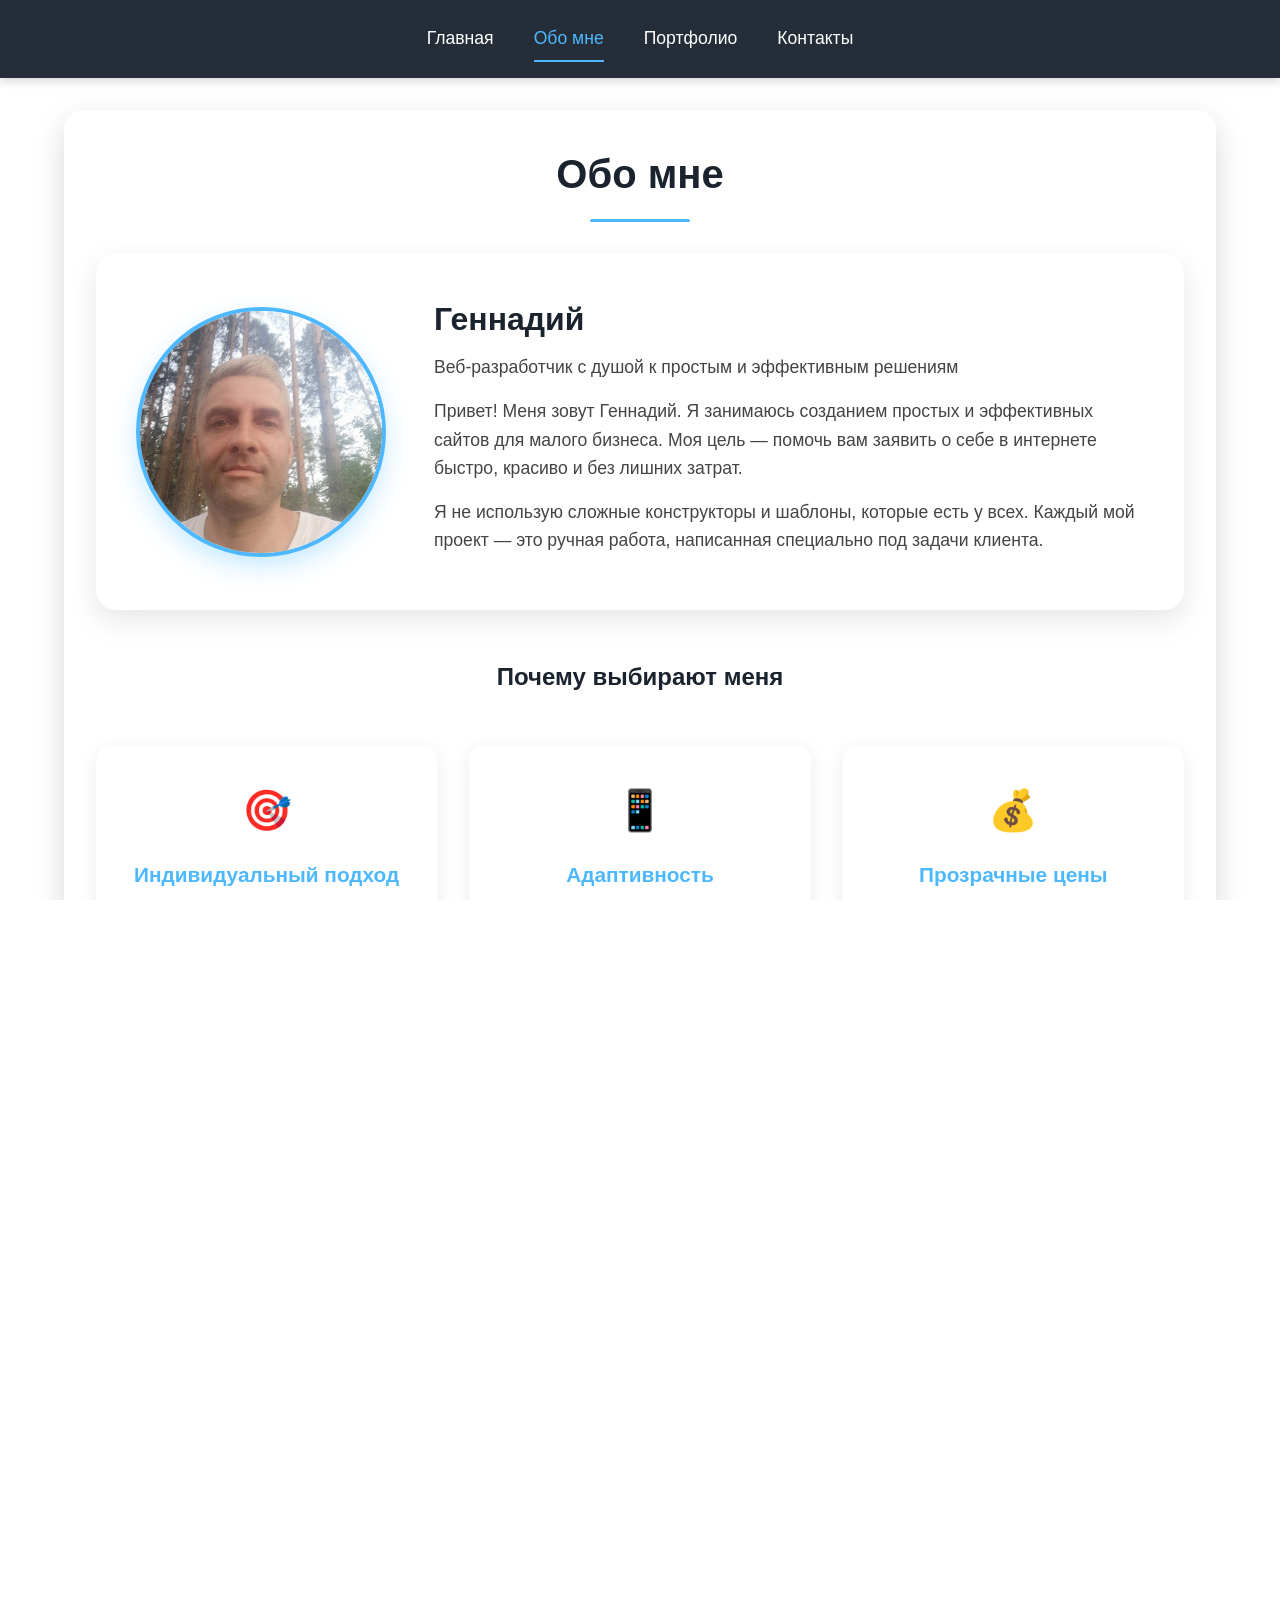
==== commit ae275eae: "фото" ====
--- a/about.html
+++ b/about.html
@@ -3,10 +3,12 @@
 <head>
     <meta charset="UTF-8">
     <meta name="viewport" content="width=device-width, initial-scale=1.0, maximum-scale=1.0, user-scalable=yes">
-    <title>Заказать разработку сайта | Обо мне</title>
+    <title>Обо мне - Создание сайтов</title>
     <link rel="stylesheet" href="css/style.css">
     <link rel="icon" type="image/x-icon" href="images/favicon.ico">
     <link rel="shortcut icon" href="images/favicon.ico" type="image/x-icon">
+    <!-- Font Awesome 6 -->
+    <link rel="stylesheet" href="https://cdnjs.cloudflare.com/ajax/libs/font-awesome/6.0.0-beta3/css/all.min.css">
 </head>
 <body>
     <div class="page-background" style="background-image: url('images/bg-about.jpg');"></div>
@@ -28,14 +30,14 @@
             
             <div class="about-card">
                 <div class="about-photo">
-                    <!-- Здесь можно вставить ваше фото, пока заглушка -->
-                    <div class="photo-placeholder">👨‍💻</div>
+                    <!-- Вариант с img тегом (рекомендую) -->
+                    <img src="images/photo_2026-03-18_15-25-32.jpg" alt="Геннадий - веб-разработчик" class="about-photo-img">
                 </div>
                 <div class="about-text">
                     <h2>Геннадий</h2>
                     <p class="about-subtitle">Веб-разработчик с душой к простым и эффективным решениям</p>
                     
-                    <p>Привет! Меня зовут Геннадий. Я занимаюсь созданием простых и эффективных сайтов для малого бизнеса более 5 лет. Моя цель — помочь вам заявить о себе в интернете быстро, красиво и без лишних затрат.</p>
+                    <p>Привет! Меня зовут Геннадий. Я занимаюсь созданием простых и эффективных сайтов для малого бизнеса. Моя цель — помочь вам заявить о себе в интернете быстро, красиво и без лишних затрат.</p>
                     
                     <p>Я не использую сложные конструкторы и шаблоны, которые есть у всех. Каждый мой проект — это ручная работа, написанная специально под задачи клиента.</p>
                 </div>
--- a/css/style.css
+++ b/css/style.css
@@ -1034,7 +1034,7 @@
     }
 }
 
-/* ===== ДОПОЛНИТЕЛЬНЫЕ СТИЛИ ДЛЯ ПОРТФОЛИО ===== */
+/* ===== СТИЛИ ДЛЯ ПОРТФОЛИО (БЕЗ ОБРЕЗАНИЯ) ===== */
 .portfolio-intro {
     text-align: center;
     font-size: 1.2rem;
@@ -1043,24 +1043,144 @@
     color: #555;
 }
 
+.portfolio-grid {
+    display: grid;
+    grid-template-columns: repeat(auto-fit, minmax(350px, 1fr));
+    gap: 2rem;
+    margin: 2rem 0;
+    width: 100%;
+}
+
+.portfolio-item {
+    background: white;
+    border-radius: 20px;
+    overflow: hidden;
+    box-shadow: 0 15px 35px rgba(0,0,0,0.1);
+    transition: all 0.3s;
+    border: 1px solid #eee;
+    width: 100%;
+    display: flex;
+    flex-direction: column;
+}
+
+.portfolio-item:hover {
+    transform: translateY(-8px);
+    box-shadow: 0 25px 45px rgba(77, 184, 255, 0.2);
+    border-color: #4db8ff;
+}
+
+/* Контейнер для изображения - показываем всё фото */
+.portfolio-image-container {
+    position: relative;
+    width: 100%;
+    background: #f5f5f5;
+    border-bottom: 1px solid #eee;
+}
+
+.portfolio-image-container img {
+    width: 100%;
+    height: auto; /* Автоматическая высота, не обрезаем */
+    display: block;
+    transition: transform 0.6s ease;
+}
+
+.portfolio-item:hover .portfolio-image-container img {
+    transform: scale(1.02); /* Легкое увеличение при наведении */
+}
+
 .portfolio-overlay {
     position: absolute;
     top: 1rem;
-    right: 1rem;
+    left: 1rem;
+    z-index: 2;
+}
+
+.portfolio-badge {
     background: #4db8ff;
     color: white;
     padding: 0.5rem 1rem;
-    border-radius: 25px;
-    font-size: 0.85rem;
-    font-weight: bold;
-    z-index: 2;
-}
-
-.portfolio-category {
-    color: #4db8ff;
-    font-weight: 500;
+    border-radius: 50px;
+    font-size: 0.8rem;
+    font-weight: 600;
+    letter-spacing: 0.5px;
+    box-shadow: 0 4px 10px rgba(77, 184, 255, 0.3);
+    display: inline-block;
+}
+
+.portfolio-content {
+    padding: 1.8rem;
+    flex: 1;
+    display: flex;
+    flex-direction: column;
+}
+
+.portfolio-content h3 {
+    text-align: left;
+    margin-bottom: 0.3rem;
+    color: #1a232e;
+    font-size: 1.4rem;
+    font-weight: 600;
+}
+
+.portfolio-location {
+    color: #4db8ff;
+    font-size: 0.95rem;
     margin-bottom: 0.8rem;
+    display: flex;
+    align-items: center;
+    gap: 0.3rem;
+}
+
+.portfolio-location i {
+    font-size: 0.9rem;
+}
+
+.portfolio-description {
+    color: #555;
+    margin-bottom: 1.2rem;
+    line-height: 1.5;
     font-size: 0.95rem;
+    flex: 1;
+}
+
+.portfolio-features {
+    display: flex;
+    flex-wrap: wrap;
+    gap: 0.5rem;
+    margin-bottom: 1.5rem;
+}
+
+.feature-tag {
+    background: #f0f7ff;
+    color: #4db8ff;
+    padding: 0.3rem 0.8rem;
+    border-radius: 50px;
+    font-size: 0.8rem;
+    display: inline-flex;
+    align-items: center;
+    gap: 0.3rem;
+}
+
+.feature-tag i {
+    font-size: 0.7rem;
+}
+
+.portfolio-link {
+    color: #4db8ff;
+    text-decoration: none;
+    font-weight: 600;
+    font-size: 1rem;
+    display: inline-flex;
+    align-items: center;
+    gap: 0.5rem;
+    transition: gap 0.3s;
+    margin-top: 0.5rem;
+    align-self: flex-start;
+}
+
+.portfolio-link:hover {
+    gap: 0.8rem;
+    color: #2a9eff;
 }
 
 .portfolio-cta {
@@ -1081,4 +1201,142 @@
     margin-bottom: 1.5rem;
     color: #555;
     font-size: 1.1rem;
+}
+
+/* Адаптация для планшетов */
+@media (max-width: 992px) {
+    .portfolio-grid {
+        grid-template-columns: repeat(2, 1fr);
+        gap: 1.5rem;
+    }
+}
+
+@media (max-width: 768px) {
+    .portfolio-grid {
+        grid-template-columns: 1fr;
+        gap: 1.5rem;
+    }
+    
+    .portfolio-content {
+        padding: 1.5rem;
+    }
+    
+    .portfolio-content h3 {
+        font-size: 1.3rem;
+    }
+    
+    .portfolio-description {
+        font-size: 0.9rem;
+    }
+    
+    .portfolio-cta {
+        padding: 2rem 1.5rem;
+        margin-top: 3rem;
+    }
+}
+
+@media (max-width: 480px) {
+    .portfolio-content {
+        padding: 1.2rem;
+    }
+    
+    .portfolio-content h3 {
+        font-size: 1.2rem;
+    }
+    
+    .feature-tag {
+        padding: 0.2rem 0.6rem;
+        font-size: 0.75rem;
+    }
+    
+    .portfolio-cta h2 {
+        font-size: 1.3rem;
+    }
+}
+
+.personal-photo {
+    background-image: url('images/photo_2026-03-18_15-25-32.jpg');
+    background-size: cover;
+    background-position: center;
+    text-indent: -9999px; /* Прячем эмодзи */
+}
+
+/* Стили для фото в разделе "Обо мне" */
+.about-photo-img {
+    width: 250px;
+    height: 250px;
+    border-radius: 50%;
+    object-fit: cover; /* Чтобы фото красиво заполнило круг */
+    border: 4px solid #4db8ff;
+    box-shadow: 0 10px 25px rgba(77, 184, 255, 0.3);
+    display: block;
+}
+
+/* Для планшетов */
+@media (max-width: 768px) {
+    .about-photo-img {
+        width: 200px;
+        height: 200px;
+    }
+}
+
+/* Для телефонов */
+@media (max-width: 480px) {
+    .about-photo-img {
+        width: 160px;
+        height: 160px;
+    }
+}
+
+/* Стили для фото в контактах */
+.contact-photo {
+    width: 140px;
+    height: 140px;
+    border-radius: 50%;
+    object-fit: cover;
+    border: 4px solid #4db8ff;
+    box-shadow: 0 15px 30px rgba(77, 184, 255, 0.25);
+    display: block;
+}
+
+/* Обновляем стиль для аватара */
+.contact-person-card .person-avatar {
+    width: 140px;
+    height: 140px;
+    margin: 0 auto 1.5rem;
+    display: flex;
+    align-items: center;
+    justify-content: center;
+}
+
+/* Убираем старый фон */
+.contact-person-card .person-avatar {
+    background: none;
+    box-shadow: none;
+    border: none;
+}
+
+/* Адаптация для планшетов */
+@media (max-width: 768px) {
+    .contact-photo {
+        width: 110px;
+        height: 110px;
+    }
+    
+    .contact-person-card .person-avatar {
+        width: 110px;
+        height: 110px;
+    }
+}
+
+@media (max-width: 480px) {
+    .contact-photo {
+        width: 90px;
+        height: 90px;
+    }
+    
+    .contact-person-card .person-avatar {
+        width: 90px;
+        height: 90px;
+    }
 }
